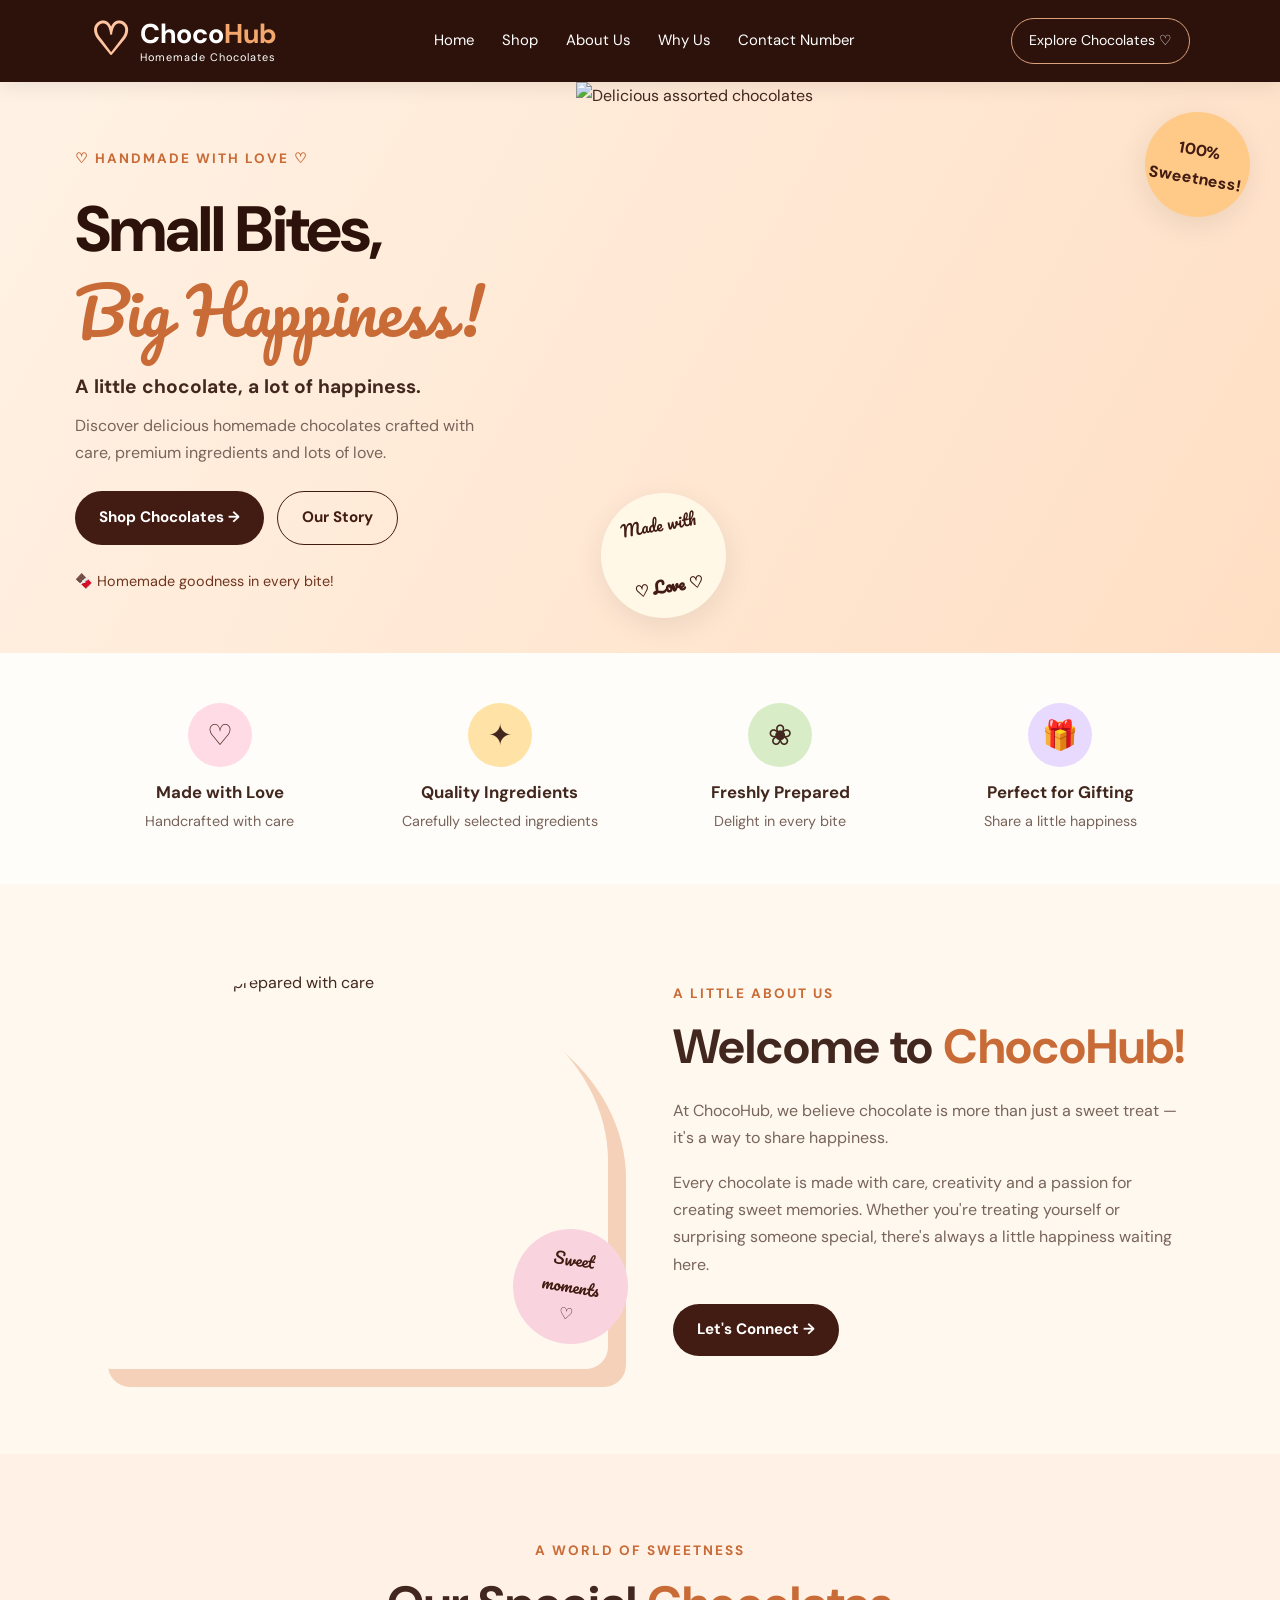
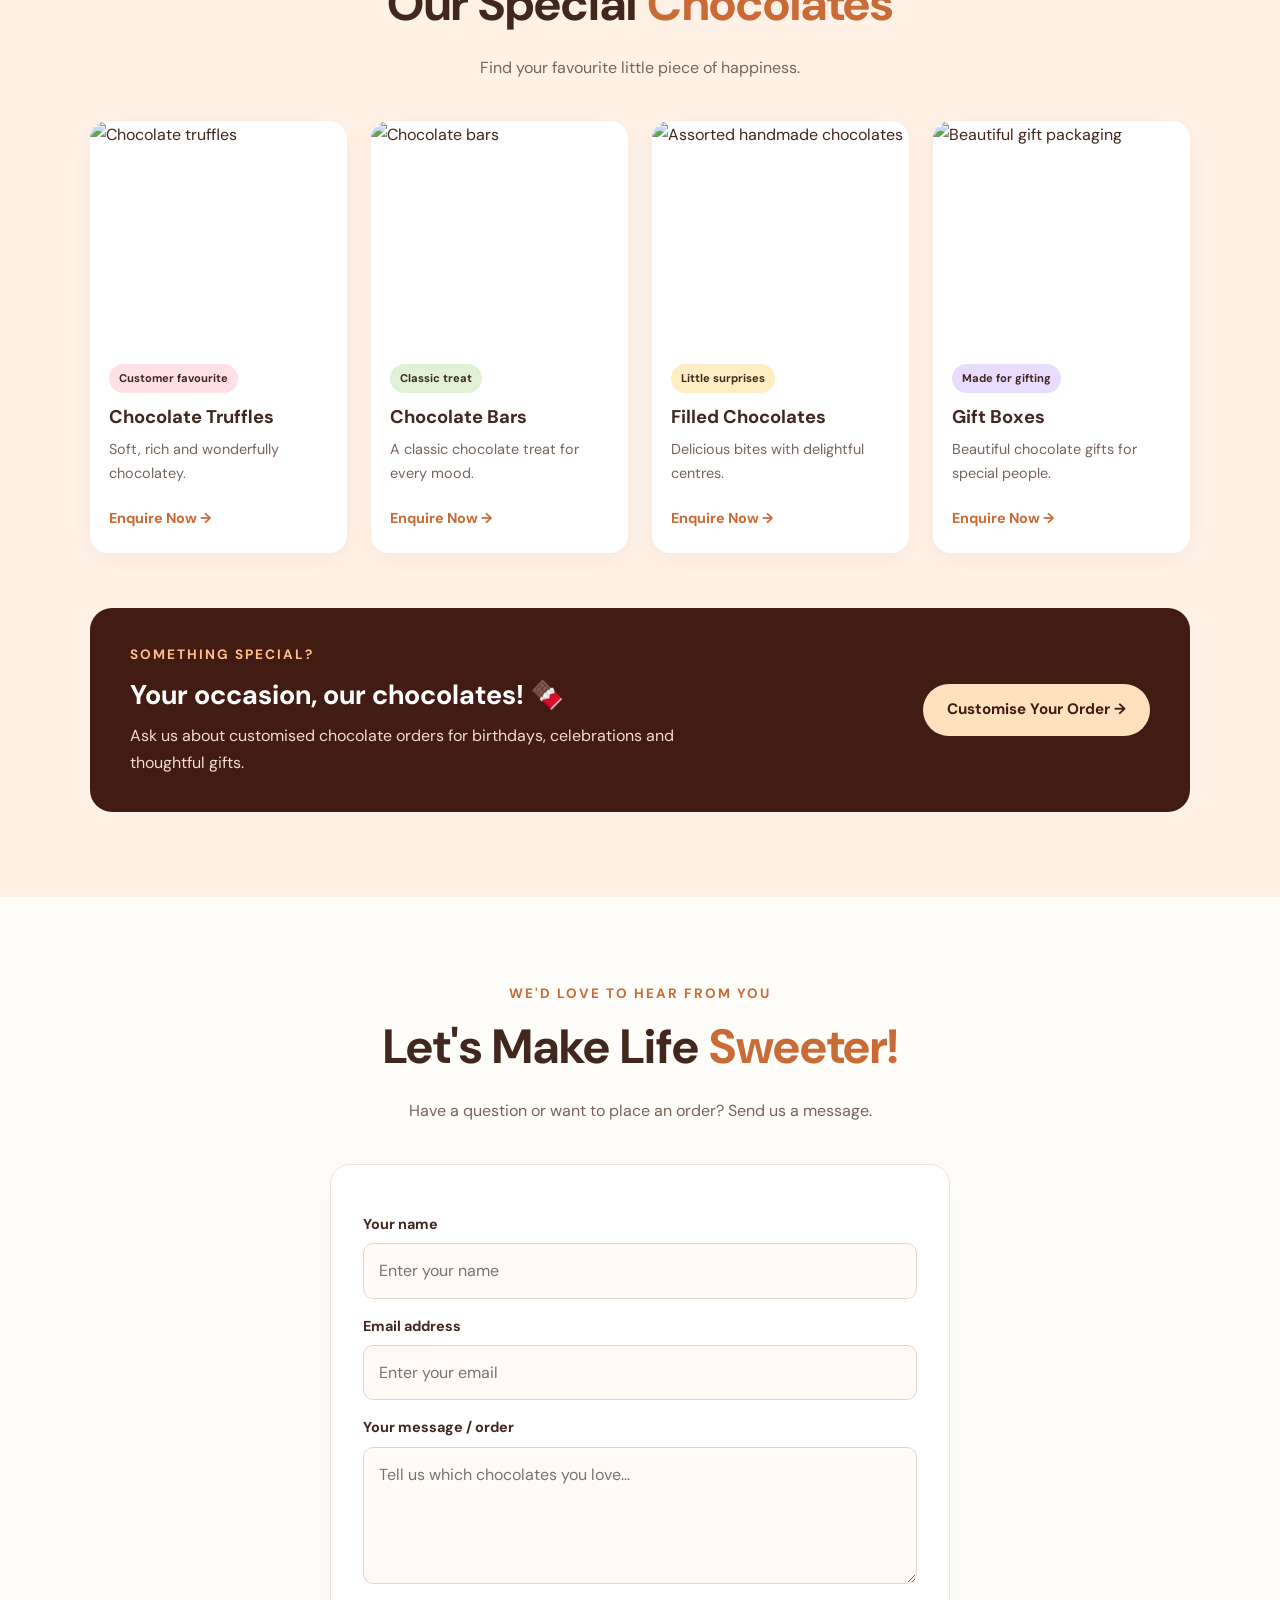
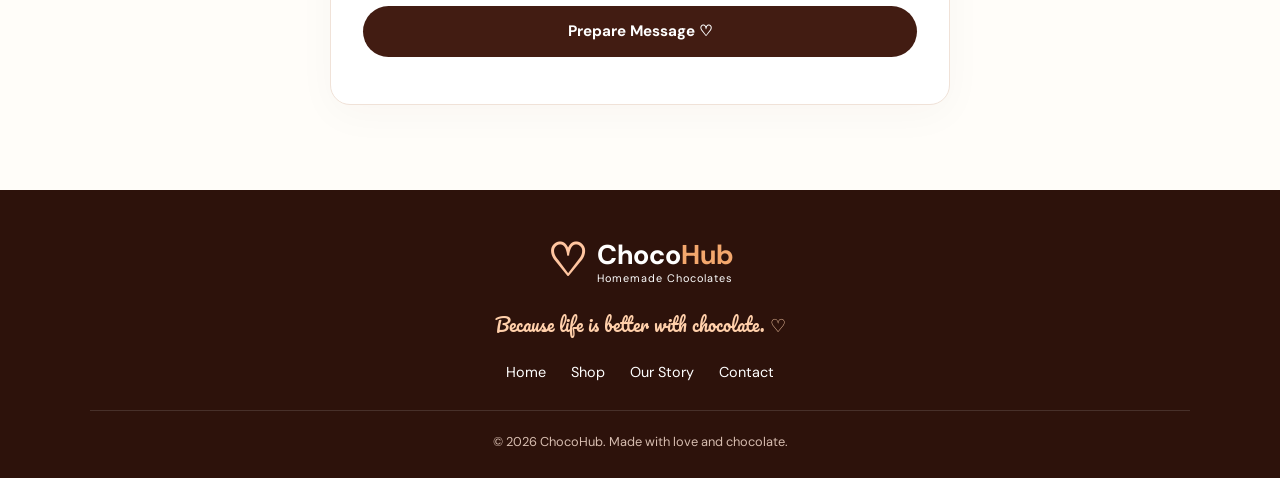
==== index.html @ db9d904b "changed the contact title" ====
<!DOCTYPE html>
<html lang="en">
<head>
    <meta charset="UTF-8">
    <meta name="viewport" content="width=device-width, initial-scale=1.0">
    <meta name="description" content="Discover delicious handmade chocolates at ChocoHub. Made with love, crafted for happiness.">
    <title>ChocoHub | Homemade Chocolates</title>

    <link rel="preconnect" href="https://fonts.googleapis.com">
    <link rel="preconnect" href="https://fonts.gstatic.com" crossorigin>
    <link href="https://fonts.googleapis.com/css2?family=DM+Sans:wght@400;500;600;700&family=Pacifico&display=swap" rel="stylesheet">
    <link rel="stylesheet" href="style.css">
</head>
<body>

    <!-- Navigation -->
    <header class="navbar">
        <a href="#home" class="logo">
            <span class="logo-icon">♡</span>
            <span>Choco<span class="logo-highlight">Hub</span>
                <small>Homemade Chocolates</small>
            </span>
        </a>

        <button class="menu-toggle" id="menuToggle"
                aria-label="Toggle navigation" aria-expanded="false">
            ☰
        </button>

        <nav class="nav-links" id="navLinks">
            <a href="#home">Home</a>
            <a href="#products">Shop</a>
            <a href="#about">About Us</a>
            <a href="#why-us">Why Us</a>
            <a href="#contact">Contact Number</a>
        </nav>

        <a href="#products" class="nav-shop">Explore Chocolates ♡</a>
    </header>

    <main>
        <!-- Hero Section -->
        <section class="hero" id="home">
            <div class="hero-content">
                <p class="eyebrow">♡ Handmade with love ♡</p>
                <h1>Small Bites,<br> <span>Big Happiness!</span></h1>
                <p class="hero-subtitle">A little chocolate, a lot of happiness.</p>
                <p class="hero-description">
                    Discover delicious homemade chocolates crafted with
                    care, premium ingredients and lots of love.
                </p>

                <div class="hero-buttons">
                    
<a href="products.html" class="btn btn-primary">
    Shop Chocolates →
</a>

                    <a href="#about" class="btn btn-secondary">Our Story</a>
                </div>

                <div class="hero-note">
                    🍫 Homemade goodness in every bite!
                </div>
            </div>

            <div class="hero-image">
                <img
                    src="https://media-public.canva.com/MADQ5mu7m64/1/screen.jpg"
                    alt="Delicious assorted chocolates">
                <div class="floating-note">Made with<br><strong>♡ Love ♡</strong></div>
                <div class="hero-sticker">100%<br>Sweetness!</div>
            </div>
        </section>

        <!-- Benefits -->
        <section class="benefits" id="why-us">
            <article class="benefit">
                <span class="benefit-icon pink">♡</span>
                <h3>Made with Love</h3>
                <p>Handcrafted with care</p>
            </article>
            <article class="benefit">
                <span class="benefit-icon yellow">✦</span>
                <h3>Quality Ingredients</h3>
                <p>Carefully selected ingredients</p>
            </article>
            <article class="benefit">
                <span class="benefit-icon green">❀</span>
                <h3>Freshly Prepared</h3>
                <p>Delight in every bite</p>
            </article>
            <article class="benefit">
                <span class="benefit-icon purple">🎁</span>
                <h3>Perfect for Gifting</h3>
                <p>Share a little happiness</p>
            </article>
        </section>

        <!-- About -->
        <section class="about section-padding" id="about">
            <div class="about-image">
                <img
                    src="https://images.unsplash.com/photo-1511381939415-e44015466834?auto=format&fit=crop&w=1000&q=85"
                    alt="Chocolate treats prepared with care">
                <span class="about-bubble">Sweet<br>moments<br>♡</span>
            </div>

            <div class="about-content">
                <p class="eyebrow">A little about us</p>
                <h2>Welcome to <span>ChocoHub!</span></h2>
                <p>
                    At ChocoHub, we believe chocolate is more than just a
                    sweet treat — it's a way to share happiness.
                </p>
                <p>
                    Every chocolate is made with care, creativity and a
                    passion for creating sweet memories. Whether you're
                    treating yourself or surprising someone special,
                    there's always a little happiness waiting here.
                </p>
                <a href="#contact" class="btn btn-primary">Let's Connect →</a>
            </div>
        </section>

        <!-- Products -->
        <section class="products section-padding" id="products">
            <div class="section-heading">
                <p class="eyebrow">A world of sweetness</p>
                <h2>Our Special <span>Chocolates</span></h2>
                <p>Find your favourite little piece of happiness.</p>
            </div>

            <div class="product-grid">
                <article class="product-card">
                    <img
                        src="https://images.unsplash.com/photo-1549007994-cb92caebd54b?auto=format&fit=crop&w=700&q=80"
                        alt="Chocolate truffles">
                    <div class="product-info">
                        <span class="product-tag tag-pink">Customer favourite</span>
                        <h3>Chocolate Truffles</h3>
                        <p>Soft, rich and wonderfully chocolatey.</p>
                        <a href="#contact" class="product-link"
                           data-product="Chocolate Truffles">Enquire Now →</a>
                    </div>
                </article>

                <article class="product-card">
                    <img
                        src="https://images.unsplash.com/photo-1606313564200-e75d5e30476c?auto=format&fit=crop&w=700&q=80"
                        alt="Chocolate bars">
                    <div class="product-info">
                        <span class="product-tag tag-green">Classic treat</span>
                        <h3>Chocolate Bars</h3>
                        <p>A classic chocolate treat for every mood.</p>
                        <a href="#contact" class="product-link"
                           data-product="Chocolate Bars">Enquire Now →</a>
                    </div>
                </article>

                <article class="product-card">
                    <img
                        src="https://images.unsplash.com/photo-1481391319762-47dff72954d9?auto=format&fit=crop&w=700&q=80"
                        alt="Assorted handmade chocolates">
                    <div class="product-info">
                        <span class="product-tag tag-yellow">Little surprises</span>
                        <h3>Filled Chocolates</h3>
                        <p>Delicious bites with delightful centres.</p>
                        <a href="#contact" class="product-link"
                           data-product="Filled Chocolates">Enquire Now →</a>
                    </div>
                </article>

                <article class="product-card">
                    <img
                        src="https://images.unsplash.com/photo-1549465220-1a8b9238cd48?auto=format&fit=crop&w=700&q=80"
                        alt="Beautiful gift packaging">
                    <div class="product-info">
                        <span class="product-tag tag-purple">Made for gifting</span>
                        <h3>Gift Boxes</h3>
                        <p>Beautiful chocolate gifts for special people.</p>
                        <a href="#contact" class="product-link"
                           data-product="Chocolate Gift Boxes">Enquire Now →</a>
                    </div>
                </article>
            </div>

            <div class="custom-banner">
                <div>
                    <p class="eyebrow">Something special?</p>
                    <h3>Your occasion, our chocolates! 🍫</h3>
                    <p>Ask us about customised chocolate orders for birthdays,
                       celebrations and thoughtful gifts.</p>
                </div>
                <a href="#contact" class="btn btn-light">Customise Your Order →</a>
            </div>
        </section>

        <!-- Contact -->
        <section class="contact section-padding" id="contact">
            <div class="section-heading">
                <p class="eyebrow">We'd love to hear from you</p>
                <h2>Let's Make Life <span>Sweeter!</span></h2>
                <p>Have a question or want to place an order? Send us a message.</p>
            </div>

            <form class="contact-form" id="contactForm">
                <label for="customerName">Your name</label>
                <input type="text" id="customerName"
                       placeholder="Enter your name" required>

                <label for="customerEmail">Email address</label>
                <input type="email" id="customerEmail"
                       placeholder="Enter your email" required>

                <label for="customerMessage">Your message / order</label>
                <textarea id="customerMessage" rows="4"
                          placeholder="Tell us which chocolates you love..."
                          required></textarea>

                <button type="submit" class="btn btn-primary">
                    Prepare Message ♡
                </button>
                <p class="form-note" id="formNote" aria-live="polite"></p>
            </form>
        </section>
    </main>

    <!-- Footer -->
    <footer class="footer">
        <a href="#home" class="logo footer-logo">
            <span class="logo-icon">♡</span>
            <span>Choco<span class="logo-highlight">Hub</span>
                <small>Homemade Chocolates</small>
            </span>
        </a>

        <p class="footer-slogan">Because life is better with chocolate. ♡</p>

        <div class="footer-links">
            <a href="#home">Home</a>
            <a href="#products">Shop</a>
            <a href="#about">Our Story</a>
            <a href="#contact">Contact</a>
        </div>

        <p class="copyright">© <span id="year"></span> ChocoHub.
            Made with love and chocolate.</p>
    </footer>

    <button id="backToTop" class="back-to-top"
            aria-label="Back to top">↑</button>

    <script src="script.js"></script>
</body>
</html>
---- style.css ----
/* ===== Global Styles ===== */
:root {
    --brown: #421c12;
    --dark-brown: #2d120b;
    --chocolate: #71351f;
    --orange: #c96b36;
    --cream: #fff8ef;
    --pink: #ffe0e5;
    --text: #42271e;
    --muted: #78645b;
    --white: #ffffff;
}

* {
    margin: 0;
    padding: 0;
    box-sizing: border-box;
}

html {
    scroll-behavior: smooth;
    scroll-padding-top: 85px;
}

body {
    font-family: "DM Sans", sans-serif;
    color: var(--text);
    background: var(--cream);
    line-height: 1.7;
}

a {
    color: inherit;
    text-decoration: none;
}

img {
    display: block;
    width: 100%;
    object-fit: cover;
}

button,
input,
textarea {
    font: inherit;
}

button,
a {
    -webkit-tap-highlight-color: transparent;
}

.section-padding {
    padding: 85px 7%;
}

.eyebrow {
    color: var(--orange);
    font-size: 0.85rem;
    font-weight: 700;
    letter-spacing: 2px;
    text-transform: uppercase;
    margin-bottom: 12px;
}

h1,
h2,
h3 {
    line-height: 1.25;
}

h2 {
    font-size: clamp(2rem, 4vw, 3rem);
    margin-bottom: 20px;
}

h2 span,
h1 span {
    color: var(--orange);
}

/* ===== Navigation ===== */
.navbar {
    min-height: 78px;
    padding: 14px 7%;
    background: var(--dark-brown);
    color: white;
    display: flex;
    align-items: center;
    justify-content: space-between;
    gap: 25px;
    position: sticky;
    top: 0;
    z-index: 1000;
    box-shadow: 0 4px 20px #00000015;
}

.logo {
    display: flex;
    align-items: center;
    gap: 10px;
    font-size: 1.7rem;
    font-weight: 700;
    line-height: 1.2;
    white-space: nowrap;
}

.logo-icon {
    font-size: 2.8rem;
    color: #ffc5a0;
}

.logo-highlight {
    color: #f3a76d;
}

.logo small {
    display: block;
    font-size: 0.68rem;
    font-weight: 400;
    letter-spacing: 1px;
}

.nav-links {
    display: flex;
    gap: 28px;
    align-items: center;
}

.nav-links a {
    font-size: 0.93rem;
    transition: color 0.25s ease;
}

.nav-links a:hover,
.footer-links a:hover {
    color: #ffb77f;
}

.nav-shop {
    padding: 10px 17px;
    border: 1px solid #dba17d;
    border-radius: 30px;
    font-size: 0.88rem;
    transition: 0.25s;
}

.nav-shop:hover {
    background: #fff0e2;
    color: var(--brown);
}

.menu-toggle {
    display: none;
    color: white;
    background: transparent;
    border: 0;
    font-size: 1.7rem;
    cursor: pointer;
}

/* ===== Hero Section ===== */
.hero {
    display: grid;
    grid-template-columns: 0.9fr 1.1fr;
    min-height: 530px;
    background: linear-gradient(120deg, #fff2e5, #ffdfc4);
    overflow: hidden;
}

.hero-content {
    padding: 65px 5% 60px 13%;
    display: flex;
    flex-direction: column;
    align-items: flex-start;
    justify-content: center;
}

.hero h1 {
    font-size: clamp(2.7rem, 5vw, 4.7rem);
    letter-spacing: -2px;
    font-weight: 800;
    color: var(--dark-brown);
    margin: 8px 0 15px;
}

.hero h1 span {
    font-family: "Pacifico", cursive;
    font-weight: 400;
    letter-spacing: -1px;
}

.hero-subtitle {
    font-size: 1.2rem;
    font-weight: 700;
    margin-bottom: 8px;
}

.hero-description {
    color: var(--muted);
    max-width: 430px;
    margin-bottom: 25px;
}

.hero-buttons {
    display: flex;
    flex-wrap: wrap;
    gap: 13px;
}

.btn {
    display: inline-flex;
    justify-content: center;
    align-items: center;
    padding: 13px 24px;
    border: 0;
    border-radius: 40px;
    cursor: pointer;
    font-weight: 700;
    font-size: 0.95rem;
    transition: transform 0.25s, box-shadow 0.25s;
}

.btn:hover {
    transform: translateY(-3px);
    box-shadow: 0 8px 20px #421c1220;
}

.btn-primary {
    background: var(--brown);
    color: white;
}

.btn-secondary {
    border: 1px solid var(--brown);
    color: var(--brown);
    background: transparent;
}

.hero-note {
    margin-top: 24px;
    font-size: 0.9rem;
    color: var(--chocolate);
}

.hero-image {
    position: relative;
    min-height: 530px;
}

.hero-image > img {
    height: 100%;
    position: absolute;
    inset: 0;
    object-position: center;
}

.floating-note,
.hero-sticker {
    position: absolute;
    display: grid;
    place-items: center;
    text-align: center;
    border-radius: 50%;
    box-shadow: 0 8px 30px #00000015;
}

.floating-note {
    width: 125px;
    height: 125px;
    bottom: 35px;
    left: 25px;
    background: #fff8e7;
    transform: rotate(-10deg);
    color: var(--brown);
    font-family: "Pacifico", cursive;
}

.hero-sticker {
    width: 105px;
    height: 105px;
    top: 30px;
    right: 30px;
    background: #ffca88;
    color: var(--brown);
    font-weight: 800;
    transform: rotate(10deg);
}

/* ===== Benefits ===== */
.benefits {
    display: grid;
    grid-template-columns: repeat(4, 1fr);
    gap: 20px;
    padding: 35px 7%;
    background: #fffdf9;
}

.benefit {
    text-align: center;
    padding: 15px 10px;
}

.benefit-icon {
    width: 64px;
    height: 64px;
    border-radius: 50%;
    display: grid;
    place-items: center;
    margin: 0 auto 15px;
    font-size: 1.8rem;
}

.pink { background: #ffdbe5; }
.yellow { background: #ffe2a6; }
.green { background: #d8edc7; }
.purple { background: #e8d9ff; }

.benefit h3 {
    font-size: 1.05rem;
    margin-bottom: 6px;
}

.benefit p {
    font-size: 0.9rem;
    color: var(--muted);
}

/* ===== About Section ===== */
.about {
    display: grid;
    grid-template-columns: 1fr 1fr;
    align-items: center;
    gap: 65px;
    background: #fff8ef;
}

.about-image {
    position: relative;
}

.about-image img {
    height: 400px;
    border-radius: 48% 48% 22px 22px;
    box-shadow: 18px 18px 0 #f4d1b8;
}

.about-bubble {
    position: absolute;
    right: -20px;
    bottom: 25px;
    width: 115px;
    height: 115px;
    display: grid;
    place-content: center;
    text-align: center;
    border-radius: 50%;
    background: #f9d4de;
    color: var(--brown);
    font-family: "Pacifico", cursive;
    transform: rotate(9deg);
}

.about-content > p:not(.eyebrow) {
    color: var(--muted);
    margin-bottom: 18px;
}

.about-content .btn {
    margin-top: 8px;
}

/* ===== Product Section ===== */
.products {
    background: #fff1e6;
}

.section-heading {
    text-align: center;
    max-width: 680px;
    margin: 0 auto 40px;
}

.section-heading > p:last-child {
    color: var(--muted);
}

.product-grid {
    display: grid;
    grid-template-columns: repeat(4, minmax(0, 1fr));
    gap: 24px;
}

.product-card {
    background: white;
    border-radius: 18px;
    overflow: hidden;
    box-shadow: 0 6px 22px #5526140c;
    transition: transform 0.3s, box-shadow 0.3s;
}

.product-card:hover {
    transform: translateY(-8px);
    box-shadow: 0 15px 35px #5526141c;
}

.product-card > img {
    height: 220px;
    transition: transform 0.4s;
}

.product-card:hover > img {
    transform: scale(1.04);
}

.product-info {
    padding: 22px 19px;
}

.product-tag {
    display: inline-block;
    padding: 5px 10px;
    border-radius: 20px;
    font-size: 0.7rem;
    font-weight: 700;
    margin-bottom: 13px;
}

.tag-pink { background: #ffe0e7; }
.tag-green { background: #e0f1d6; }
.tag-yellow { background: #ffedc4; }
.tag-purple { background: #e9ddff; }

.product-info h3 {
    font-size: 1.15rem;
    margin-bottom: 8px;
}

.product-info p {
    color: var(--muted);
    font-size: 0.9rem;
    min-height: 52px;
    margin-bottom: 15px;
}

.product-link {
    display: inline-block;
    color: var(--orange);
    font-weight: 700;
    font-size: 0.9rem;
}

.product-link:hover {
    color: var(--brown);
}

/* ===== Custom Order Banner ===== */
.custom-banner {
    margin-top: 55px;
    padding: 35px 40px;
    border-radius: 22px;
    background: var(--brown);
    color: white;
    display: flex;
    align-items: center;
    justify-content: space-between;
    gap: 30px;
}

.custom-banner h3 {
    font-size: 1.7rem;
    margin-bottom: 10px;
}

.custom-banner p:not(.eyebrow) {
    color: #f0dcd1;
    max-width: 620px;
}

.custom-banner .eyebrow {
    color: #ffbd8c;
}

.btn-light {
    background: #ffe2bd;
    color: var(--brown);
    white-space: nowrap;
}

/* ===== Contact Section ===== */
.contact {
    background: #fffdf9;
}

.contact-form {
    max-width: 620px;
    margin: 0 auto;
    padding: 32px;
    background: white;
    border: 1px solid #f0e2d8;
    border-radius: 20px;
    box-shadow: 0 10px 40px #421c1208;
}

.contact-form label {
    display: block;
    font-size: 0.9rem;
    font-weight: 700;
    margin: 15px 0 7px;
}

.contact-form input,
.contact-form textarea {
    display: block;
    width: 100%;
    padding: 13px 15px;
    border: 1px solid #e7d5c9;
    border-radius: 10px;
    outline: none;
    background: #fffaf6;
    color: var(--text);
    resize: vertical;
}

.contact-form input:focus,
.contact-form textarea:focus {
    border-color: var(--orange);
    box-shadow: 0 0 0 3px #c96b361b;
}

.contact-form button {
    margin-top: 22px;
    width: 100%;
}

.form-note {
    margin-top: 15px;
    color: var(--chocolate);
    font-size: 0.9rem;
}

/* ===== Footer ===== */
.footer {
    padding: 45px 7% 25px;
    background: var(--dark-brown);
    color: white;
    text-align: center;
}

.footer-logo {
    display: inline-flex;
    text-align: left;
}

.footer-slogan {
    margin: 20px 0;
    color: #ffcfaa;
    font-family: "Pacifico", cursive;
    font-size: 1.15rem;
}

.footer-links {
    display: flex;
    justify-content: center;
    flex-wrap: wrap;
    gap: 25px;
    margin: 20px 0;
    font-size: 0.9rem;
}

.copyright {
    border-top: 1px solid #ffffff20;
    padding-top: 20px;
    margin-top: 25px;
    color: #d7bdb0;
    font-size: 0.8rem;
}

.back-to-top {
    position: fixed;
    right: 22px;
    bottom: 22px;
    width: 45px;
    height: 45px;
    border: none;
    border-radius: 50%;
    background: var(--brown);
    color: white;
    font-size: 1.5rem;
    cursor: pointer;
    display: none;
    z-index: 900;
    box-shadow: 0 5px 20px #00000020;
}

.back-to-top.visible {
    display: block;
}

/* ===== Tablet ===== */
@media (max-width: 1050px) {
    .navbar {
        padding-inline: 4%;
        gap: 15px;
    }

    .nav-links {
        gap: 16px;
    }

    .nav-shop {
        display: none;
    }

    .hero-content {
        padding-left: 8%;
    }

    .product-grid {
        grid-template-columns: repeat(2, minmax(0, 1fr));
    }

    .product-card > img {
        height: 250px;
    }

    .about {
        gap: 40px;
    }
}

/* ===== Mobile ===== */
@media (max-width: 700px) {
    html {
        scroll-padding-top: 70px;
    }

    .navbar {
        min-height: 70px;
        padding: 10px 5%;
        flex-wrap: wrap;
    }

    .logo {
        font-size: 1.4rem;
    }

    .logo-icon {
        font-size: 2.3rem;
    }

    .menu-toggle {
        display: block;
    }

    .nav-links {
        display: none;
        flex-direction: column;
        align-items: stretch;
        width: 100%;
        gap: 0;
        padding: 8px 0;
    }

    .nav-links.open {
        display: flex;
    }

    .nav-links a {
        padding: 12px 5px;
        border-top: 1px solid #ffffff15;
    }

    .hero {
        grid-template-columns: 1fr;
    }

    .hero-content {
        padding: 50px 7% 40px;
    }

    .hero h1 {
        font-size: clamp(2.6rem, 11vw, 4rem);
    }

    .hero-image {
        min-height: 330px;
    }

    .floating-note {
        width: 95px;
        height: 95px;
        font-size: 0.85rem;
    }

    .hero-sticker {
        width: 85px;
        height: 85px;
        font-size: 0.85rem;
    }

    .benefits {
        grid-template-columns: repeat(2, 1fr);
        padding: 25px 5%;
        gap: 8px;
    }

    .benefit {
        padding: 15px 5px;
    }

    .benefit h3 {
        font-size: 0.95rem;
    }

    .benefit p {
        font-size: 0.82rem;
    }

    .section-padding {
        padding: 60px 6%;
    }

    .about {
        grid-template-columns: 1fr;
        gap: 40px;
    }

    .about-image img {
        height: 320px;
    }

    .about-bubble {
        right: -5px;
    }

    .product-grid {
        grid-template-columns: 1fr;
        gap: 22px;
    }

    .product-card > img {
        height: 250px;
    }

    .product-info p {
        min-height: 0;
    }

    .custom-banner {
        flex-direction: column;
        align-items: flex-start;
        padding: 28px 23px;
        margin-top: 35px;
    }

    .custom-banner h3 {
        font-size: 1.4rem;
    }

    .btn-light {
        white-space: normal;
    }

    .contact-form {
        padding: 22px;
    }

    .footer-links {
        gap: 15px;
    }
}

@media (prefers-reduced-motion: reduce) {
    *,
    *::before,
    *::after {
        scroll-behavior: auto !important;
        transition-duration: 0.01ms !important;
    }
}
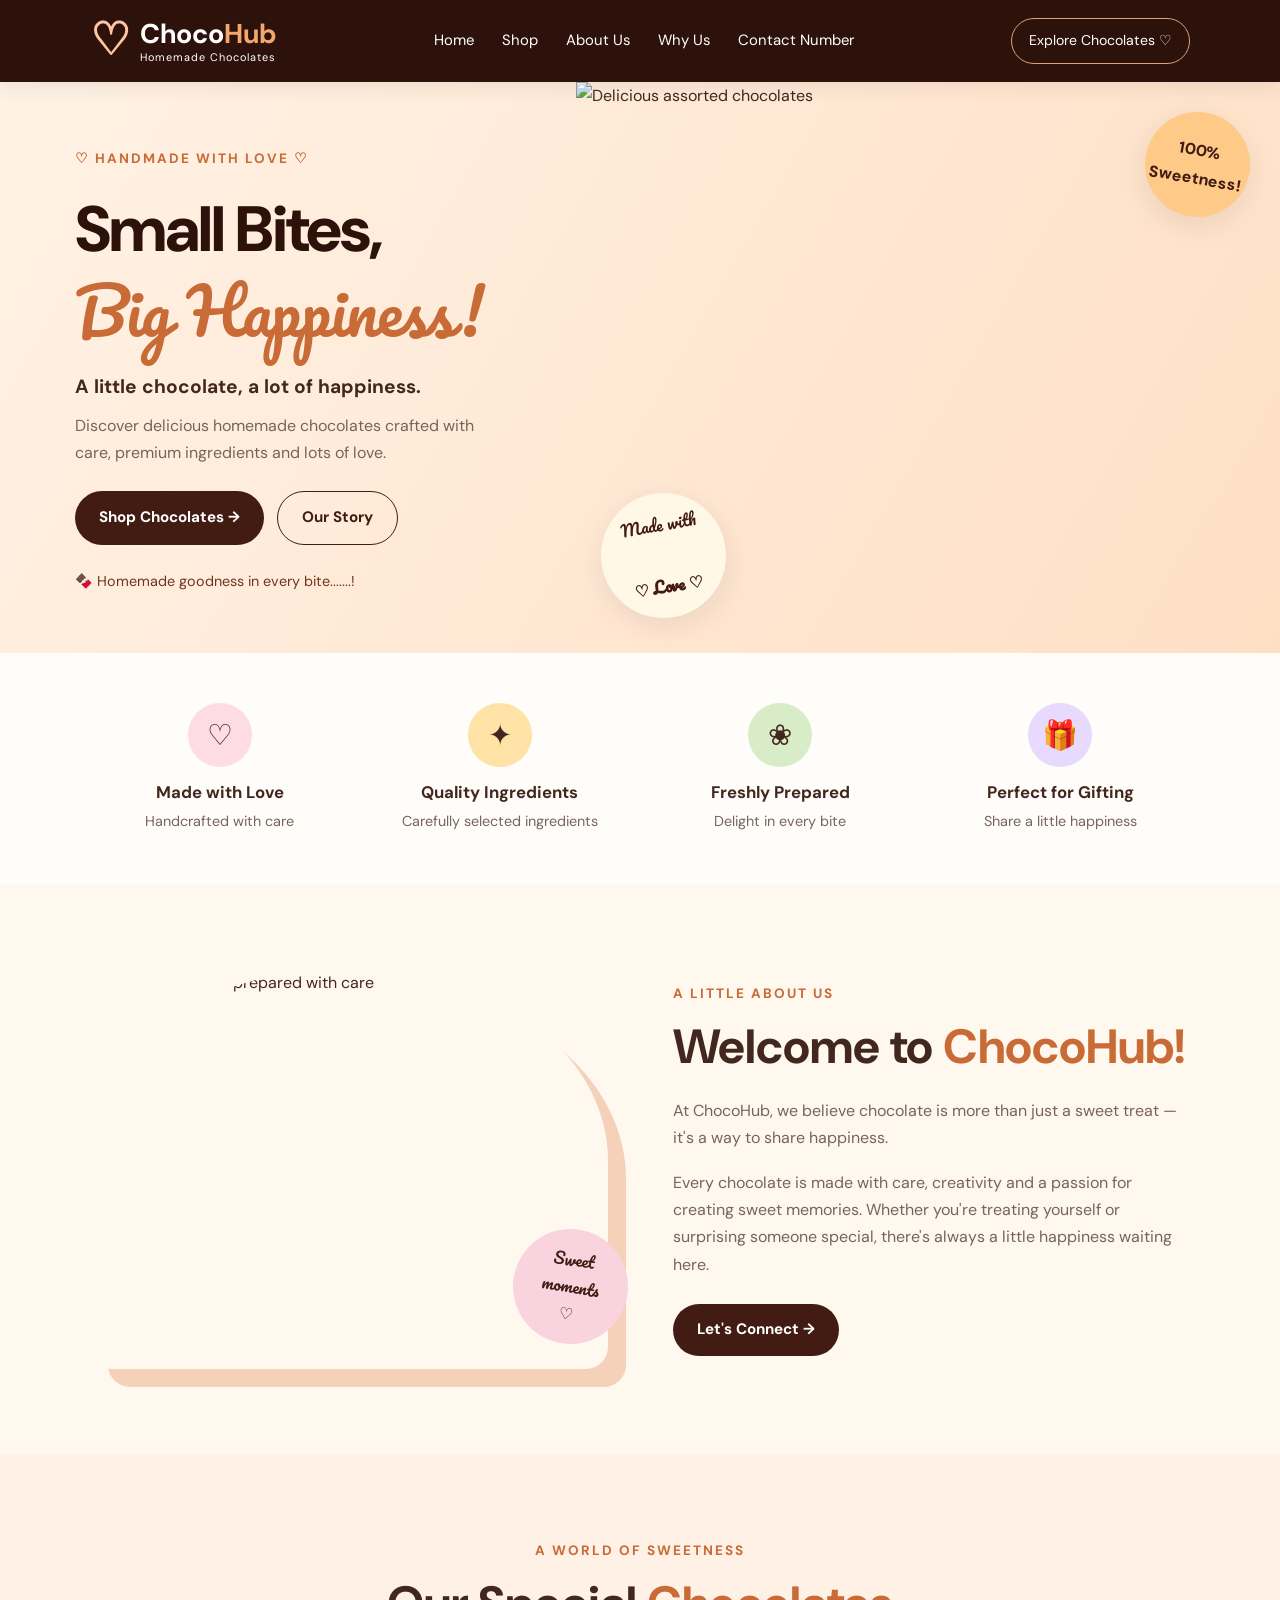
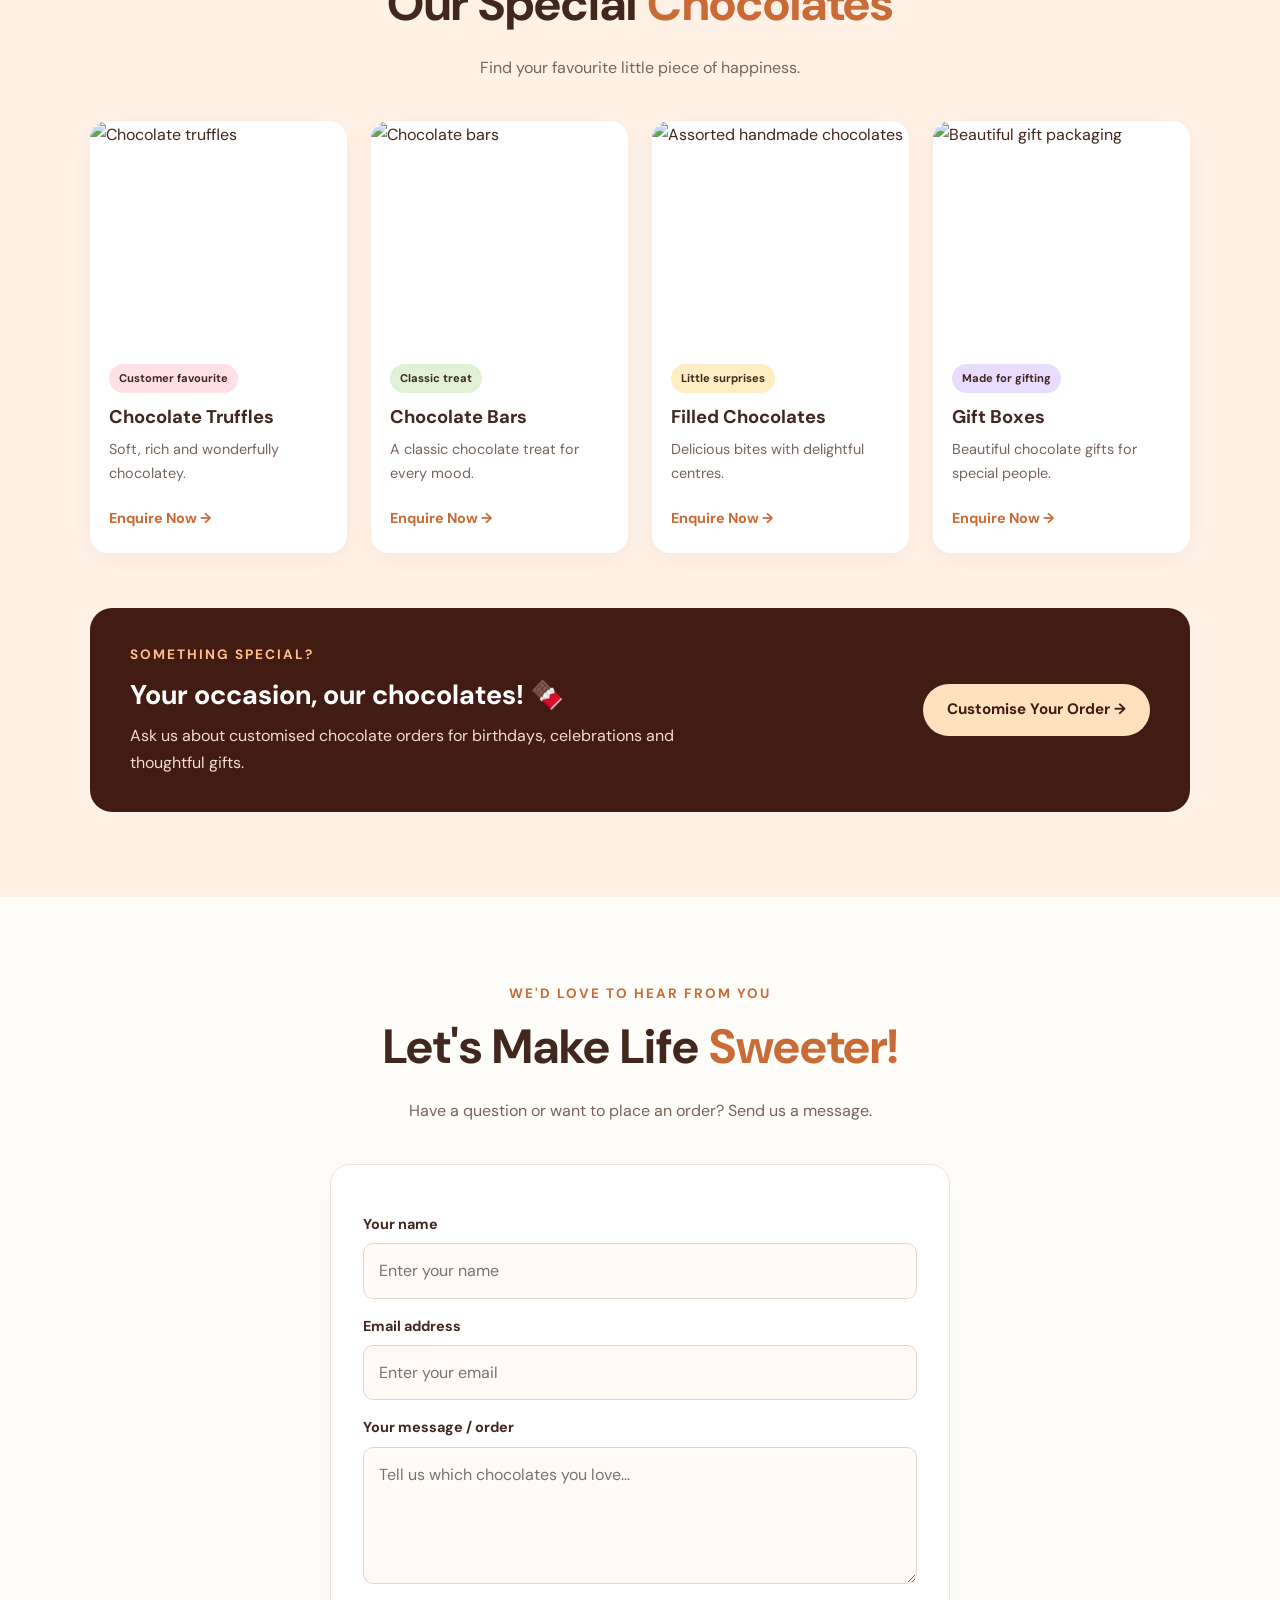
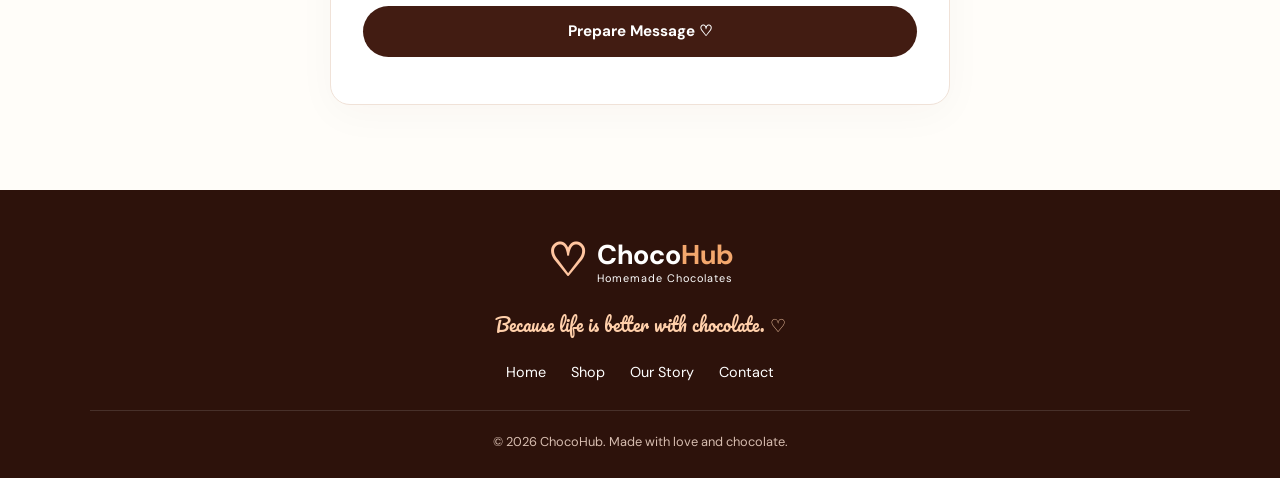
==== commit 5e6e3a81: "Changed the indexpage" ====
--- a/index.html
+++ b/index.html
@@ -61,7 +61,7 @@
                 </div>
 
                 <div class="hero-note">
-                    🍫 Homemade goodness in every bite!
+                    🍫 Homemade goodness in every bite.......!
                 </div>
             </div>
 
